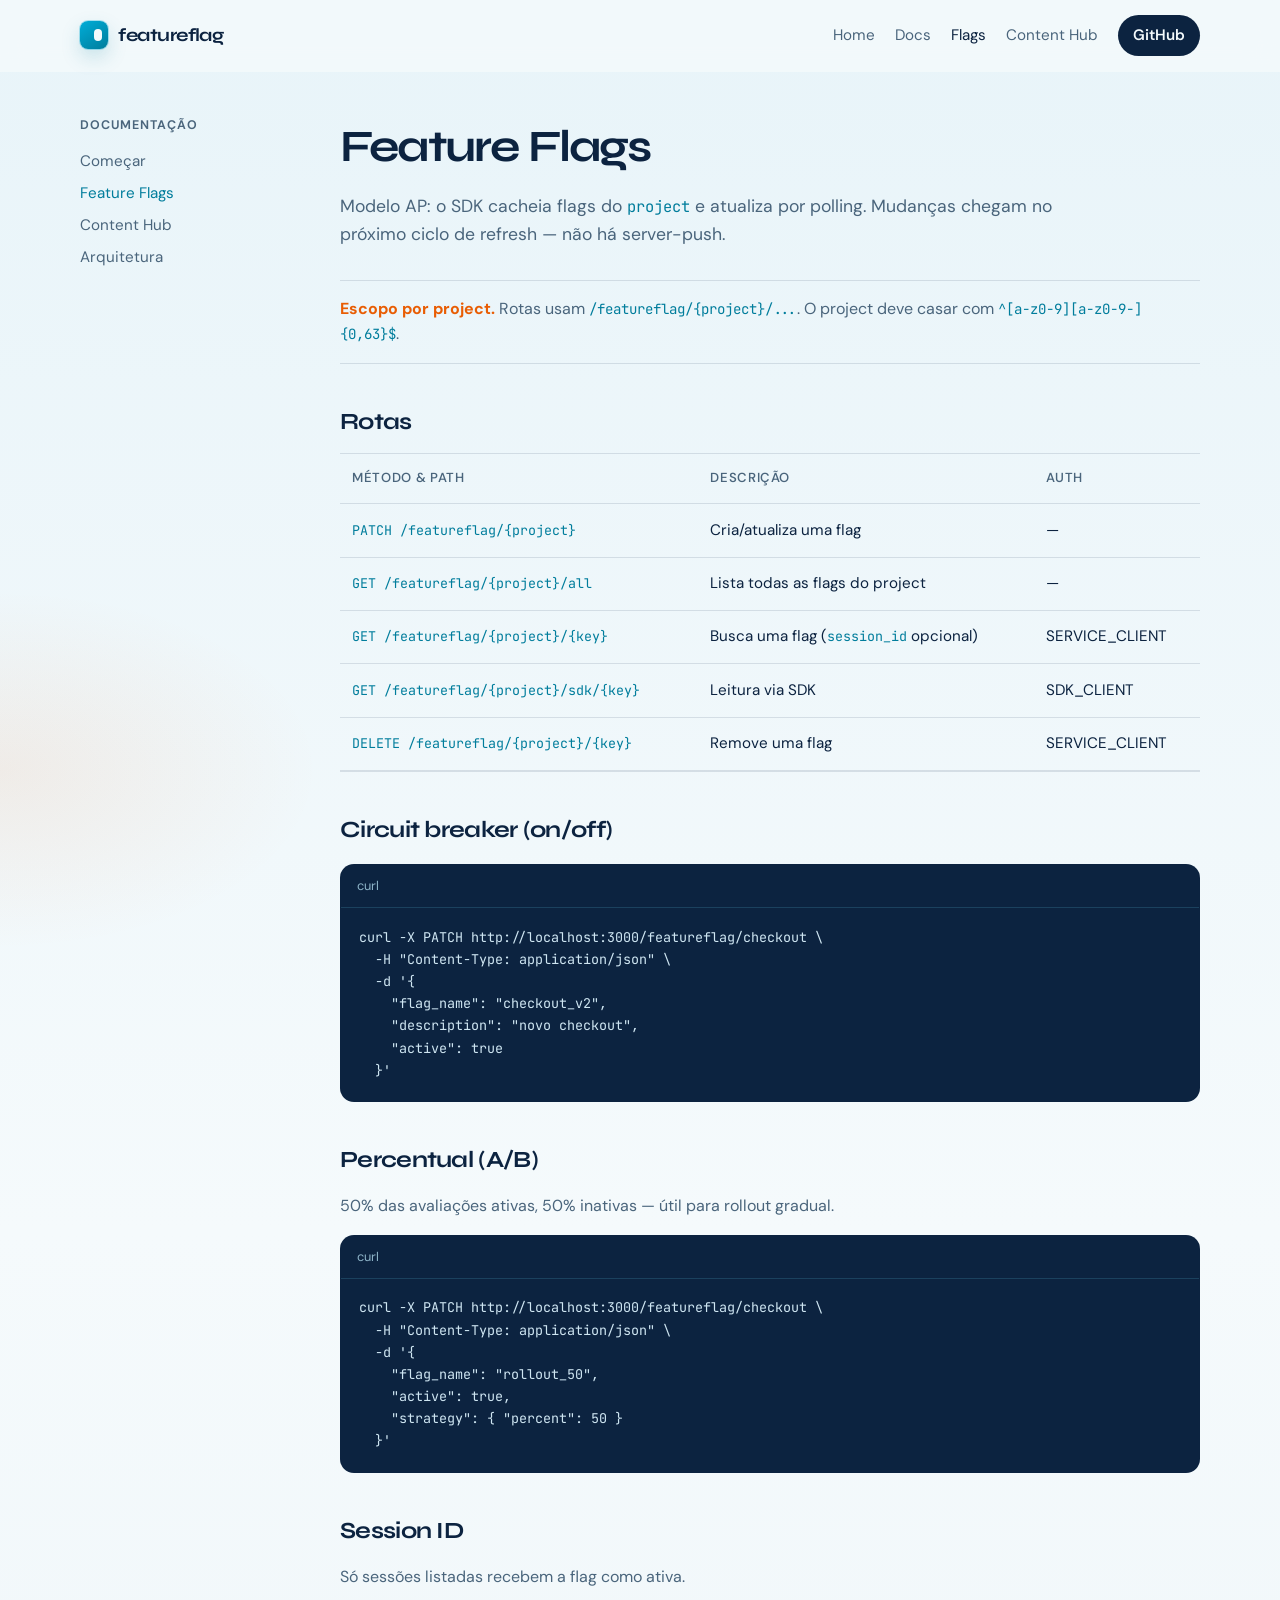
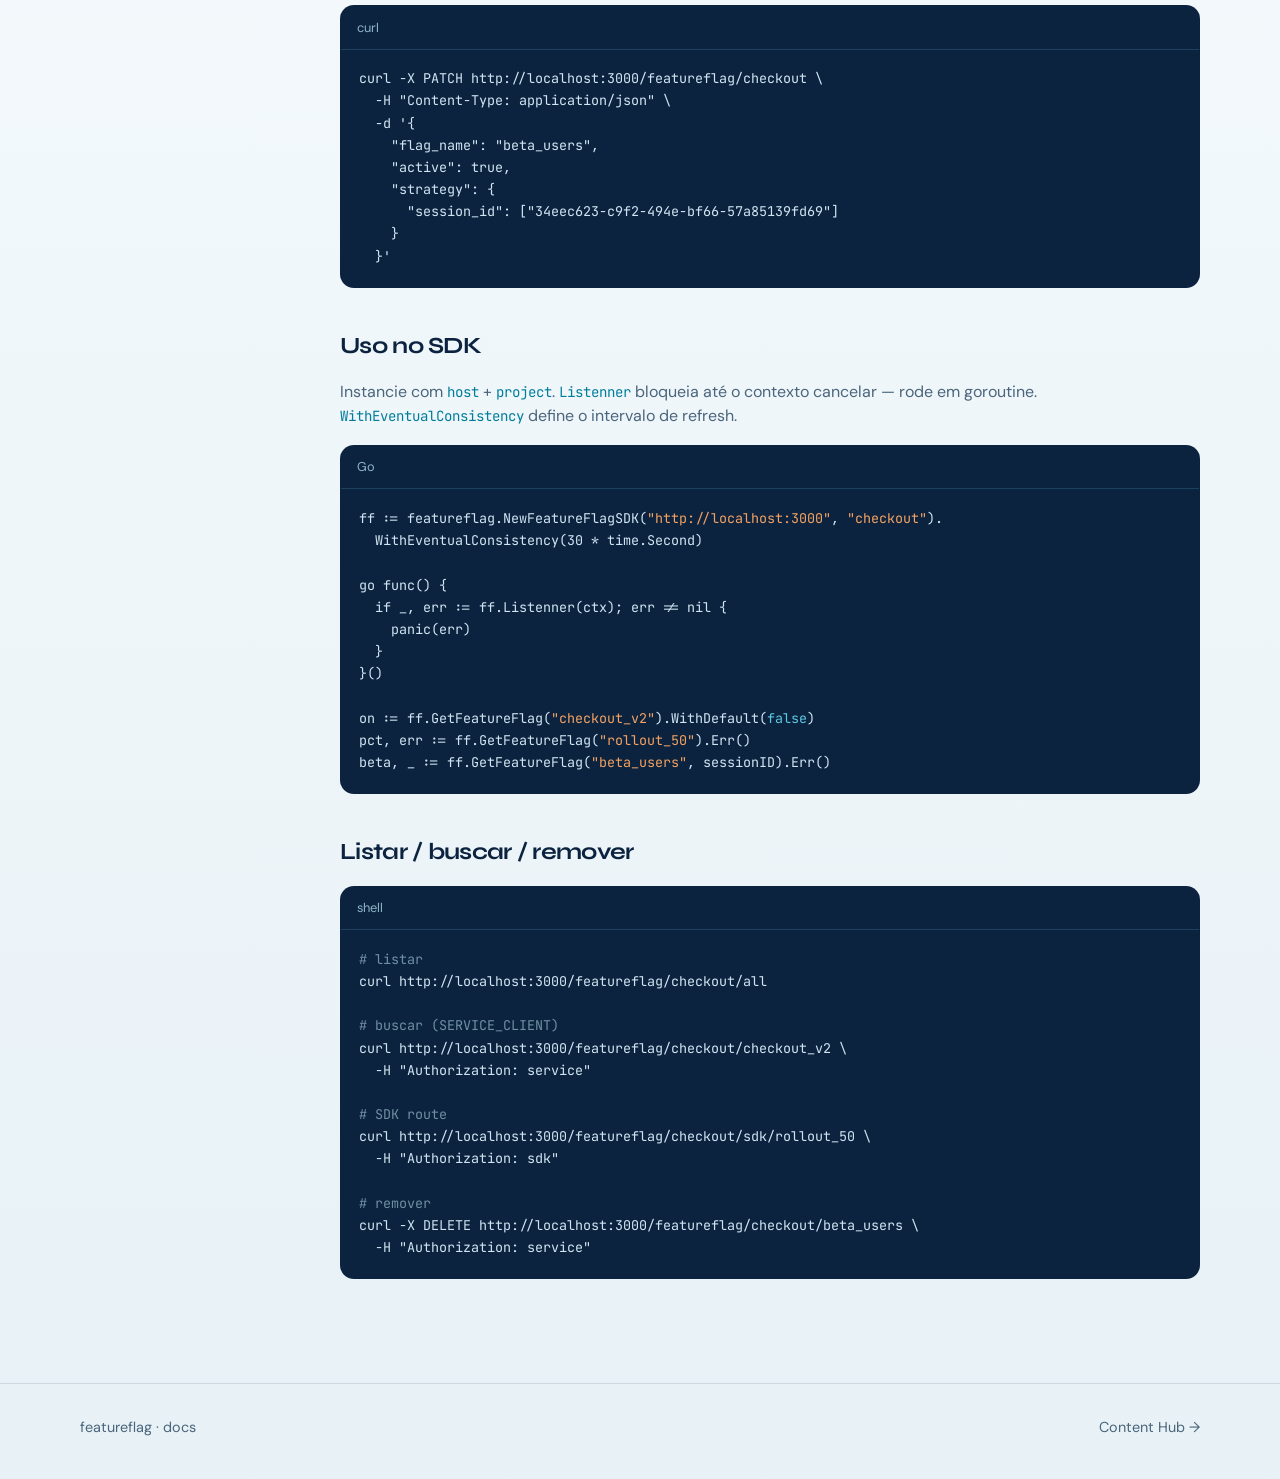
==== docs/feature-flags.html @ da3610d2 "docs: add GitHub Pages landing site and product docs Ship a Go-blue marketing page with the gopher m" ====
<!DOCTYPE html>
<html lang="pt-BR">
  <head>
    <meta charset="utf-8" />
    <meta name="viewport" content="width=device-width, initial-scale=1" />
    <title>Feature Flags · featureflag</title>
    <meta name="description" content="API e SDK de feature flags: circuit breaker, percentual e session_id." />
    <link rel="preconnect" href="https://fonts.googleapis.com" />
    <link rel="preconnect" href="https://fonts.gstatic.com" crossorigin />
    <link
      href="https://fonts.googleapis.com/css2?family=DM+Sans:ital,opsz,wght@0,9..40,400;0,9..40,550;0,9..40,650;1,9..40,400&family=JetBrains+Mono:wght@400;500&family=Syne:wght@600;700;800&display=swap"
      rel="stylesheet"
    />
    <link rel="stylesheet" href="assets/css/site.css" />
  </head>
  <body>
    <header class="nav">
      <div class="wrap nav__inner">
        <a class="brand" href="index.html">
          <span class="brand__mark" aria-hidden="true"></span>
          featureflag
        </a>
        <button class="nav__toggle" type="button" aria-expanded="false" aria-label="Abrir menu">☰</button>
        <ul class="nav__links">
          <li><a href="index.html">Home</a></li>
          <li><a href="getting-started.html">Docs</a></li>
          <li><a href="feature-flags.html" aria-current="page">Flags</a></li>
          <li><a href="content-hub.html">Content Hub</a></li>
          <li>
            <a class="nav__cta" href="https://github.com/IsaacDSC/featureflag" target="_blank" rel="noopener"
              >GitHub</a
            >
          </li>
        </ul>
      </div>
    </header>

    <div class="wrap docs-layout">
      <aside class="docs-side">
        <h2>Documentação</h2>
        <ul>
          <li><a href="getting-started.html">Começar</a></li>
          <li><a href="feature-flags.html" aria-current="page">Feature Flags</a></li>
          <li><a href="content-hub.html">Content Hub</a></li>
          <li><a href="architecture.html">Arquitetura</a></li>
        </ul>
      </aside>

      <article class="docs-main">
        <h1>Feature Flags</h1>
        <p class="lead">
          Modelo AP: o SDK cacheia flags do <code>project</code> e atualiza por polling. Mudanças chegam no próximo
          ciclo de refresh — não há server-push.
        </p>

        <div class="callout">
          <strong>Escopo por project.</strong> Rotas usam
          <code>/featureflag/{project}/...</code>. O project deve casar com
          <code>^[a-z0-9][a-z0-9-]{0,63}$</code>.
        </div>

        <h2>Rotas</h2>
        <div class="table-wrap">
          <table>
            <thead>
              <tr>
                <th>Método &amp; path</th>
                <th>Descrição</th>
                <th>Auth</th>
              </tr>
            </thead>
            <tbody>
              <tr>
                <td><code>PATCH /featureflag/{project}</code></td>
                <td>Cria/atualiza uma flag</td>
                <td>—</td>
              </tr>
              <tr>
                <td><code>GET /featureflag/{project}/all</code></td>
                <td>Lista todas as flags do project</td>
                <td>—</td>
              </tr>
              <tr>
                <td><code>GET /featureflag/{project}/{key}</code></td>
                <td>Busca uma flag (<code>session_id</code> opcional)</td>
                <td>SERVICE_CLIENT</td>
              </tr>
              <tr>
                <td><code>GET /featureflag/{project}/sdk/{key}</code></td>
                <td>Leitura via SDK</td>
                <td>SDK_CLIENT</td>
              </tr>
              <tr>
                <td><code>DELETE /featureflag/{project}/{key}</code></td>
                <td>Remove uma flag</td>
                <td>SERVICE_CLIENT</td>
              </tr>
            </tbody>
          </table>
        </div>

        <h2>Circuit breaker (on/off)</h2>
        <div class="code">
          <div class="code__bar"><span>curl</span></div>
          <pre>curl -X PATCH http://localhost:3000/featureflag/checkout \
  -H "Content-Type: application/json" \
  -d '{
    "flag_name": "checkout_v2",
    "description": "novo checkout",
    "active": true
  }'</pre>
        </div>

        <h2>Percentual (A/B)</h2>
        <p>50% das avaliações ativas, 50% inativas — útil para rollout gradual.</p>
        <div class="code">
          <div class="code__bar"><span>curl</span></div>
          <pre>curl -X PATCH http://localhost:3000/featureflag/checkout \
  -H "Content-Type: application/json" \
  -d '{
    "flag_name": "rollout_50",
    "active": true,
    "strategy": { "percent": 50 }
  }'</pre>
        </div>

        <h2>Session ID</h2>
        <p>Só sessões listadas recebem a flag como ativa.</p>
        <div class="code">
          <div class="code__bar"><span>curl</span></div>
          <pre>curl -X PATCH http://localhost:3000/featureflag/checkout \
  -H "Content-Type: application/json" \
  -d '{
    "flag_name": "beta_users",
    "active": true,
    "strategy": {
      "session_id": ["34eec623-c9f2-494e-bf66-57a85139fd69"]
    }
  }'</pre>
        </div>

        <h2>Uso no SDK</h2>
        <p>
          Instancie com <code>host</code> + <code>project</code>.
          <code>Listenner</code> bloqueia até o contexto cancelar — rode em goroutine.
          <code>WithEventualConsistency</code> define o intervalo de refresh.
        </p>
        <div class="code">
          <div class="code__bar"><span>Go</span></div>
          <pre>ff := featureflag.NewFeatureFlagSDK(<span class="tok-str">"http://localhost:3000"</span>, <span class="tok-str">"checkout"</span>).
  WithEventualConsistency(30 * time.Second)

go func() {
  if _, err := ff.Listenner(ctx); err != nil {
    panic(err)
  }
}()

on := ff.GetFeatureFlag(<span class="tok-str">"checkout_v2"</span>).WithDefault(<span class="tok-key">false</span>)
pct, err := ff.GetFeatureFlag(<span class="tok-str">"rollout_50"</span>).Err()
beta, _ := ff.GetFeatureFlag(<span class="tok-str">"beta_users"</span>, sessionID).Err()</pre>
        </div>

        <h2>Listar / buscar / remover</h2>
        <div class="code">
          <div class="code__bar"><span>shell</span></div>
          <pre><span class="tok-cm"># listar</span>
curl http://localhost:3000/featureflag/checkout/all

<span class="tok-cm"># buscar (SERVICE_CLIENT)</span>
curl http://localhost:3000/featureflag/checkout/checkout_v2 \
  -H "Authorization: service"

<span class="tok-cm"># SDK route</span>
curl http://localhost:3000/featureflag/checkout/sdk/rollout_50 \
  -H "Authorization: sdk"

<span class="tok-cm"># remover</span>
curl -X DELETE http://localhost:3000/featureflag/checkout/beta_users \
  -H "Authorization: service"</pre>
        </div>
      </article>
    </div>

    <footer class="footer">
      <div class="wrap footer__inner">
        <span>featureflag · docs</span>
        <a href="content-hub.html">Content Hub →</a>
      </div>
    </footer>
    <script src="assets/js/site.js"></script>
  </body>
</html>
---- docs/assets/css/site.css ----
:root {
  --ink: #0c2340;
  --ink-soft: #16355a;
  --panel: #ffffff;
  --line: rgba(12, 35, 64, 0.12);
  --text: #0c2340;
  --muted: #4a657c;
  --go: #00add8;
  --go-deep: #007d9c;
  --go-soft: #5dc9e2;
  --ember: #e85d04;
  --flame: #f48c06;
  --code-bg: #0c2340;
  --code-fg: #d7ecf5;
  --radius: 14px;
  --font-display: "Syne", sans-serif;
  --font-body: "DM Sans", sans-serif;
  --font-mono: "JetBrains Mono", ui-monospace, monospace;
  --max: 1120px;
  --nav-h: 72px;
}

*,
*::before,
*::after {
  box-sizing: border-box;
}

html {
  scroll-behavior: smooth;
}

body {
  margin: 0;
  min-height: 100vh;
  color: var(--text);
  font-family: var(--font-body);
  background:
    radial-gradient(900px 480px at 90% -8%, rgba(0, 173, 216, 0.18), transparent 55%),
    radial-gradient(640px 360px at 0% 25%, rgba(232, 93, 4, 0.08), transparent 50%),
    linear-gradient(180deg, #e8f4f9 0%, #f5fafc 40%, #e7f1f6 100%);
  line-height: 1.55;
}

img,
svg {
  display: block;
  max-width: 100%;
}

a {
  color: inherit;
  text-decoration: none;
}

code,
pre {
  font-family: var(--font-mono);
}

.wrap {
  width: min(var(--max), calc(100% - 2.5rem));
  margin-inline: auto;
}

/* ─── Nav ─── */

.nav {
  position: sticky;
  top: 0;
  z-index: 40;
  height: var(--nav-h);
  backdrop-filter: blur(14px);
  background: rgba(245, 250, 252, 0.78);
  border-bottom: 1px solid transparent;
  transition: border-color 0.3s ease, background 0.3s ease;
}

.nav.is-scrolled {
  border-bottom-color: var(--line);
  background: rgba(245, 250, 252, 0.94);
}

.nav__inner {
  height: 100%;
  display: flex;
  align-items: center;
  justify-content: space-between;
  gap: 1rem;
}

.brand {
  display: inline-flex;
  align-items: center;
  gap: 0.65rem;
  font-family: var(--font-display);
  font-weight: 700;
  letter-spacing: -0.03em;
  font-size: 1.15rem;
}

.brand__mark {
  width: 28px;
  height: 28px;
  border-radius: 8px;
  background: linear-gradient(145deg, var(--go), var(--go-deep));
  box-shadow: 0 0 0 1px rgba(0, 173, 216, 0.3), 0 8px 20px rgba(0, 125, 156, 0.2);
  position: relative;
}

.brand__mark::after {
  content: "";
  position: absolute;
  inset: 8px 6px 8px 14px;
  border-radius: 999px;
  background: #f5fafc;
}

.nav__links {
  display: flex;
  align-items: center;
  gap: 1.25rem;
  list-style: none;
  margin: 0;
  padding: 0;
}

.nav__links a {
  color: var(--muted);
  font-size: 0.95rem;
  transition: color 0.2s ease;
}

.nav__links a:hover,
.nav__links a[aria-current="page"] {
  color: var(--text);
}

.nav__cta {
  display: inline-flex;
  align-items: center;
  gap: 0.4rem;
  padding: 0.55rem 0.95rem;
  border-radius: 999px;
  background: var(--ink);
  color: #f4fafc !important;
  font-weight: 600;
  font-size: 0.9rem;
}

.nav__toggle {
  display: none;
  width: 42px;
  height: 42px;
  border: 1px solid var(--line);
  border-radius: 10px;
  background: transparent;
  color: var(--text);
  cursor: pointer;
}

/* ─── Buttons ─── */

.btn {
  display: inline-flex;
  align-items: center;
  justify-content: center;
  gap: 0.5rem;
  min-height: 48px;
  padding: 0.75rem 1.25rem;
  border-radius: 999px;
  font-weight: 650;
  font-size: 0.98rem;
  border: 1px solid transparent;
  transition: transform 0.2s ease, background 0.2s ease, border-color 0.2s ease;
}

.btn:hover {
  transform: translateY(-1px);
}

.btn--primary {
  background: var(--ink);
  color: #f4fafc;
}

.btn--ghost {
  border-color: var(--line);
  background: rgba(255, 255, 255, 0.7);
  color: var(--text);
}

.btn-group {
  display: flex;
  flex-wrap: wrap;
  gap: 0.75rem;
}

/* ─── Hero ─── */

.hero {
  position: relative;
  min-height: calc(100vh - var(--nav-h));
  display: grid;
  align-items: end;
  overflow: hidden;
  isolation: isolate;
}

.hero__plane {
  position: absolute;
  inset: 0;
  z-index: -2;
  background:
    linear-gradient(
      105deg,
      rgba(232, 244, 249, 0.96) 0%,
      rgba(232, 244, 249, 0.88) 38%,
      rgba(232, 244, 249, 0.35) 62%,
      rgba(12, 35, 64, 0.25) 100%
    ),
    radial-gradient(circle at 78% 40%, rgba(244, 140, 6, 0.22), transparent 38%),
    repeating-linear-gradient(
      90deg,
      rgba(12, 35, 64, 0.035) 0,
      rgba(12, 35, 64, 0.035) 1px,
      transparent 1px,
      transparent 48px
    ),
    repeating-linear-gradient(
      0deg,
      rgba(12, 35, 64, 0.03) 0,
      rgba(12, 35, 64, 0.03) 1px,
      transparent 1px,
      transparent 48px
    );
}

.hero__meme {
  position: absolute;
  inset: 0 0 0 32%;
  z-index: -1;
  overflow: hidden;
  opacity: 0;
  transform: translateX(28px);
  animation: slide-in 1s 0.1s cubic-bezier(0.22, 1, 0.36, 1) forwards;
}

.hero__meme img {
  width: 100%;
  height: 100%;
  object-fit: cover;
  object-position: center 35%;
}

.hero__meme::after {
  content: "";
  position: absolute;
  inset: 0;
  background: linear-gradient(
    90deg,
    rgba(232, 244, 249, 0.95) 0%,
    rgba(232, 244, 249, 0.55) 28%,
    rgba(232, 244, 249, 0.08) 55%,
    transparent 75%
  );
}

.hero__content {
  padding: 4.5rem 0 5rem;
  max-width: 560px;
}

.brand-hero {
  font-family: var(--font-display);
  font-size: clamp(3.4rem, 9vw, 6.4rem);
  font-weight: 800;
  letter-spacing: -0.06em;
  line-height: 0.92;
  margin: 0 0 1.25rem;
  opacity: 0;
  transform: translateY(28px);
  animation: rise-in 0.9s cubic-bezier(0.22, 1, 0.36, 1) forwards;
}

.brand-hero span {
  color: var(--go-deep);
}

.hero__headline {
  font-family: var(--font-display);
  font-size: clamp(1.35rem, 2.6vw, 1.85rem);
  font-weight: 600;
  letter-spacing: -0.03em;
  line-height: 1.25;
  margin: 0 0 0.85rem;
  max-width: 24ch;
  opacity: 0;
  transform: translateY(28px);
  animation: rise-in 0.9s 0.08s cubic-bezier(0.22, 1, 0.36, 1) forwards;
}

.hero__lead {
  margin: 0 0 1.75rem;
  color: var(--muted);
  font-size: 1.05rem;
  max-width: 40ch;
  opacity: 0;
  transform: translateY(28px);
  animation: rise-in 0.9s 0.16s cubic-bezier(0.22, 1, 0.36, 1) forwards;
}

.hero .btn-group {
  opacity: 0;
  transform: translateY(28px);
  animation: rise-in 0.9s 0.24s cubic-bezier(0.22, 1, 0.36, 1) forwards;
}

@keyframes rise-in {
  to {
    opacity: 1;
    transform: translateY(0) scale(1);
  }
}

@keyframes slide-in {
  to {
    opacity: 1;
    transform: translateX(0);
  }
}

/* ─── Fine band ─── */

.fine-band {
  padding: 0 0 4.5rem;
}

.fine-band__inner {
  display: grid;
  grid-template-columns: 1.1fr 0.9fr;
  gap: 2.5rem;
  align-items: center;
}

.fine-band__copy .section__title {
  max-width: 18ch;
}

.fine-quote {
  margin: 1.25rem 0 0;
  font-family: var(--font-display);
  font-size: clamp(1.6rem, 3vw, 2.1rem);
  font-weight: 800;
  letter-spacing: -0.03em;
  color: var(--go-deep);
}

.fine-band__art {
  position: relative;
  margin: 0;
}

.fine-band__art img {
  width: 100%;
  height: auto;
  border-radius: 4px;
  box-shadow: 0 24px 48px rgba(12, 35, 64, 0.16);
  animation: float-y 5s ease-in-out infinite;
}

.fine-band__caption {
  margin: 0.75rem 0 0;
  color: var(--muted);
  font-size: 0.9rem;
}

@keyframes float-y {
  0%,
  100% {
    transform: translateY(0);
  }
  50% {
    transform: translateY(-8px);
  }
}

/* ─── Sections ─── */

.section {
  padding: 5.5rem 0;
}

.section__head {
  max-width: 620px;
  margin-bottom: 2.5rem;
}

.section__eyebrow {
  margin: 0 0 0.65rem;
  color: var(--go-deep);
  font-size: 0.85rem;
  font-weight: 650;
  letter-spacing: 0.08em;
  text-transform: uppercase;
}

.section__title {
  margin: 0 0 0.75rem;
  font-family: var(--font-display);
  font-size: clamp(1.8rem, 3.5vw, 2.6rem);
  letter-spacing: -0.04em;
  line-height: 1.1;
}

.section__text {
  margin: 0;
  color: var(--muted);
  font-size: 1.05rem;
}

.split {
  display: grid;
  grid-template-columns: 1.05fr 0.95fr;
  gap: 2.5rem;
  align-items: center;
}

.cap-grid {
  display: grid;
  grid-template-columns: 1fr 1fr;
  gap: 1.25rem;
}

.cap {
  padding: 1.5rem 0;
  border-top: 1px solid var(--line);
}

.cap h3 {
  margin: 0 0 0.5rem;
  font-family: var(--font-display);
  font-size: 1.35rem;
  letter-spacing: -0.03em;
}

.cap p {
  margin: 0;
  color: var(--muted);
}

.cap__tag {
  display: inline-block;
  margin-bottom: 0.75rem;
  color: var(--ember);
  font-family: var(--font-mono);
  font-size: 0.78rem;
}

.feature-list {
  display: grid;
  gap: 0;
}

.feature-row {
  display: grid;
  grid-template-columns: 180px 1fr;
  gap: 1.5rem;
  padding: 1.4rem 0;
  border-top: 1px solid var(--line);
}

.feature-row:last-child {
  border-bottom: 1px solid var(--line);
}

.feature-row h3 {
  margin: 0;
  font-family: var(--font-display);
  font-size: 1.15rem;
  letter-spacing: -0.02em;
}

.feature-row p {
  margin: 0;
  color: var(--muted);
}

.code {
  background: var(--code-bg);
  border: 1px solid rgba(12, 35, 64, 0.35);
  border-radius: var(--radius);
  overflow: hidden;
  color: var(--code-fg);
}

.code__bar {
  display: flex;
  align-items: center;
  justify-content: space-between;
  gap: 1rem;
  padding: 0.7rem 1rem;
  border-bottom: 1px solid rgba(93, 201, 226, 0.18);
  color: #8eb4c8;
  font-size: 0.8rem;
}

.code__copy {
  border: 0;
  background: transparent;
  color: var(--go-soft);
  font-family: var(--font-body);
  font-size: 0.8rem;
  cursor: pointer;
}

.code pre {
  margin: 0;
  padding: 1.1rem 1.15rem 1.25rem;
  overflow-x: auto;
  font-size: 0.84rem;
  line-height: 1.65;
  color: #cfe6f2;
}

.code .tok-key {
  color: #5dc9e2;
}
.code .tok-str {
  color: #f4a261;
}
.code .tok-cm {
  color: #6f8fa3;
}
.code .tok-fn {
  color: #9fd4ff;
}

.steps {
  display: grid;
  gap: 1.5rem;
  counter-reset: step;
}

.step {
  display: grid;
  grid-template-columns: auto 1fr;
  gap: 1rem;
  align-items: start;
}

.step::before {
  counter-increment: step;
  content: counter(step, decimal-leading-zero);
  font-family: var(--font-mono);
  color: var(--go-deep);
  font-size: 0.95rem;
  padding-top: 0.2rem;
}

.step h3 {
  margin: 0 0 0.35rem;
  font-family: var(--font-display);
  font-size: 1.2rem;
}

.step p {
  margin: 0;
  color: var(--muted);
}

.table-wrap {
  overflow-x: auto;
  border-top: 1px solid var(--line);
  border-bottom: 1px solid var(--line);
}

table {
  width: 100%;
  border-collapse: collapse;
  font-size: 0.95rem;
}

th,
td {
  text-align: left;
  padding: 0.9rem 0.75rem;
  border-bottom: 1px solid var(--line);
  vertical-align: top;
}

th {
  color: var(--muted);
  font-weight: 550;
  font-size: 0.82rem;
  text-transform: uppercase;
  letter-spacing: 0.05em;
}

td code {
  font-size: 0.82rem;
  color: var(--go-deep);
}

.docs-layout {
  display: grid;
  grid-template-columns: 220px 1fr;
  gap: 2.5rem;
  padding: 2.5rem 0 5rem;
  align-items: start;
}

.docs-side {
  position: sticky;
  top: calc(var(--nav-h) + 1rem);
  padding-top: 0.25rem;
}

.docs-side h2 {
  margin: 0 0 0.85rem;
  font-size: 0.78rem;
  letter-spacing: 0.08em;
  text-transform: uppercase;
  color: var(--muted);
  font-weight: 650;
}

.docs-side ul {
  list-style: none;
  margin: 0;
  padding: 0;
  display: grid;
  gap: 0.45rem;
}

.docs-side a {
  color: var(--muted);
  font-size: 0.95rem;
}

.docs-side a:hover,
.docs-side a[aria-current="page"] {
  color: var(--go-deep);
}

.docs-main h1 {
  margin: 0 0 0.75rem;
  font-family: var(--font-display);
  font-size: clamp(2rem, 4vw, 2.8rem);
  letter-spacing: -0.04em;
}

.docs-main .lead {
  margin: 0 0 2rem;
  color: var(--muted);
  font-size: 1.1rem;
  max-width: 60ch;
}

.docs-main h2 {
  margin: 2.5rem 0 0.85rem;
  font-family: var(--font-display);
  font-size: 1.45rem;
  letter-spacing: -0.03em;
}

.docs-main h3 {
  margin: 1.75rem 0 0.65rem;
  font-family: var(--font-display);
  font-size: 1.15rem;
}

.docs-main p,
.docs-main li {
  color: var(--muted);
}

.docs-main ul,
.docs-main ol {
  padding-left: 1.2rem;
}

.docs-main .code {
  margin: 1rem 0 1.5rem;
}

.docs-main code:not(pre code) {
  font-size: 0.88em;
  color: var(--go-deep);
}

.callout {
  margin: 1.5rem 0;
  padding: 1rem 0;
  border-top: 1px solid var(--line);
  border-bottom: 1px solid var(--line);
  color: var(--muted);
}

.callout strong {
  color: var(--ember);
}

/* Architecture diagram */
.arch-diagram {
  margin: 0 0 2.5rem;
  padding: 1.5rem 1rem;
  border-top: 1px solid var(--line);
  border-bottom: 1px solid var(--line);
}

.arch-diagram svg {
  width: 100%;
  height: auto;
  max-height: 280px;
}

.arch-diagram__caption {
  margin: 1rem 0 0;
  color: var(--muted);
  font-size: 0.9rem;
  text-align: center;
}

@media (max-width: 640px) {
  .arch-diagram {
    padding: 1rem 0;
  }
}

.cta-band {
  padding: 4.5rem 0 5.5rem;
}

.cta-band__inner {
  display: flex;
  flex-wrap: wrap;
  align-items: end;
  justify-content: space-between;
  gap: 1.5rem;
  padding-top: 2rem;
  border-top: 1px solid var(--line);
}

.cta-band h2 {
  margin: 0 0 0.5rem;
  font-family: var(--font-display);
  font-size: clamp(1.8rem, 3.5vw, 2.5rem);
  letter-spacing: -0.04em;
}

.cta-band p {
  margin: 0;
  color: var(--muted);
  max-width: 40ch;
}

.footer {
  padding: 2rem 0 2.5rem;
  border-top: 1px solid var(--line);
  color: var(--muted);
  font-size: 0.9rem;
}

.footer__inner {
  display: flex;
  flex-wrap: wrap;
  justify-content: space-between;
  gap: 1rem;
}

.footer a:hover {
  color: var(--text);
}

.reveal {
  opacity: 0;
  transform: translateY(22px);
  transition: opacity 0.7s cubic-bezier(0.22, 1, 0.36, 1), transform 0.7s cubic-bezier(0.22, 1, 0.36, 1);
}

.reveal.is-visible {
  opacity: 1;
  transform: translateY(0);
}

@media (max-width: 860px) {
  .nav__links {
    position: fixed;
    inset: var(--nav-h) 0 auto 0;
    display: none;
    flex-direction: column;
    align-items: stretch;
    gap: 0;
    padding: 1rem;
    background: rgba(245, 250, 252, 0.98);
    border-bottom: 1px solid var(--line);
  }

  .nav__links.is-open {
    display: flex;
  }

  .nav__links li {
    border-bottom: 1px solid var(--line);
  }

  .nav__links a {
    display: block;
    padding: 0.9rem 0.25rem;
  }

  .nav__links .nav__cta {
    margin-top: 0.75rem;
    justify-content: center;
  }

  .nav__toggle {
    display: inline-grid;
    place-items: center;
  }

  .hero {
    min-height: auto;
    display: flex;
    flex-direction: column;
  }

  .hero__meme {
    position: relative;
    inset: auto;
    order: -1;
    height: 42vw;
    min-height: 220px;
    max-height: 320px;
    margin: 0 -1.25rem;
    width: calc(100% + 2.5rem);
    opacity: 1;
    transform: none;
    animation: none;
  }

  .hero__meme::after {
    background: linear-gradient(180deg, transparent 40%, rgba(232, 244, 249, 0.95) 100%);
  }

  .hero__content {
    padding: 1.5rem 0 3rem;
  }

  .fine-band__inner,
  .split,
  .cap-grid,
  .feature-row,
  .docs-layout {
    grid-template-columns: 1fr;
  }

  .docs-side {
    position: static;
  }

  .feature-row {
    gap: 0.4rem;
  }
}
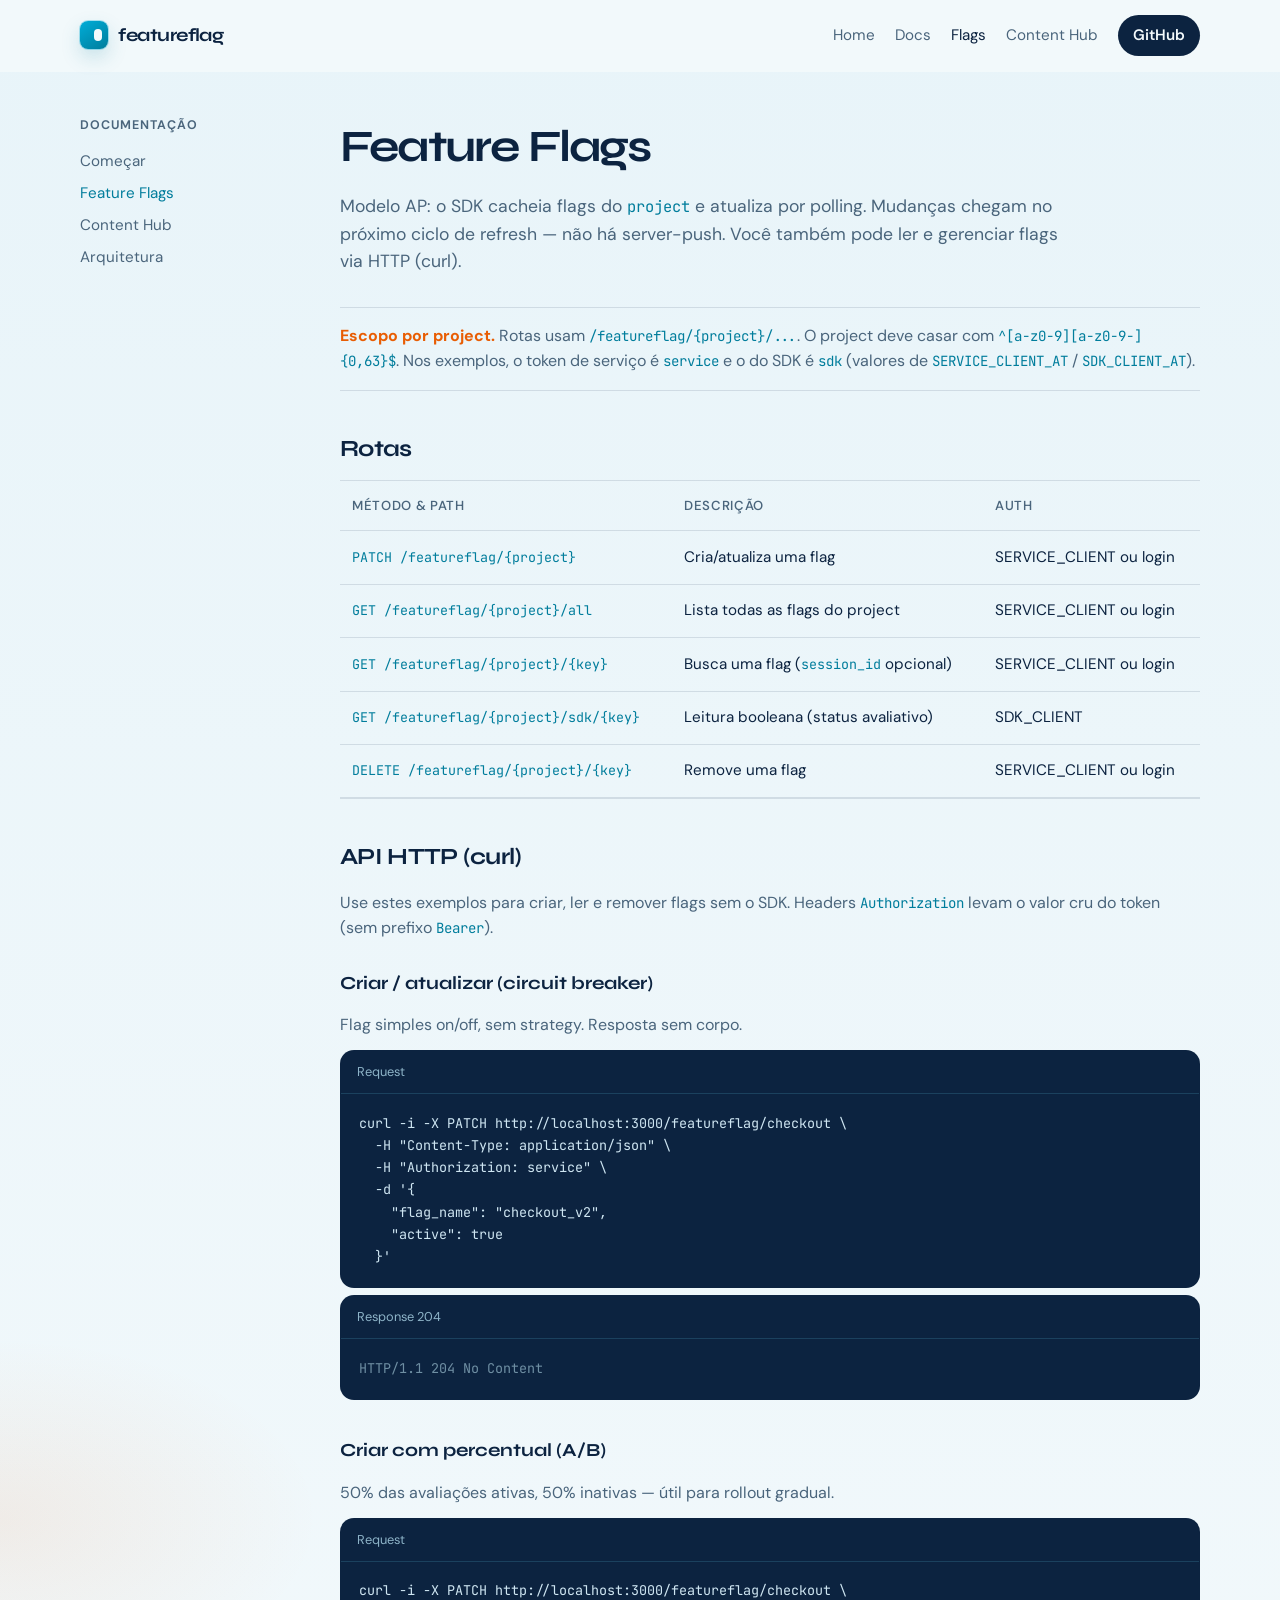
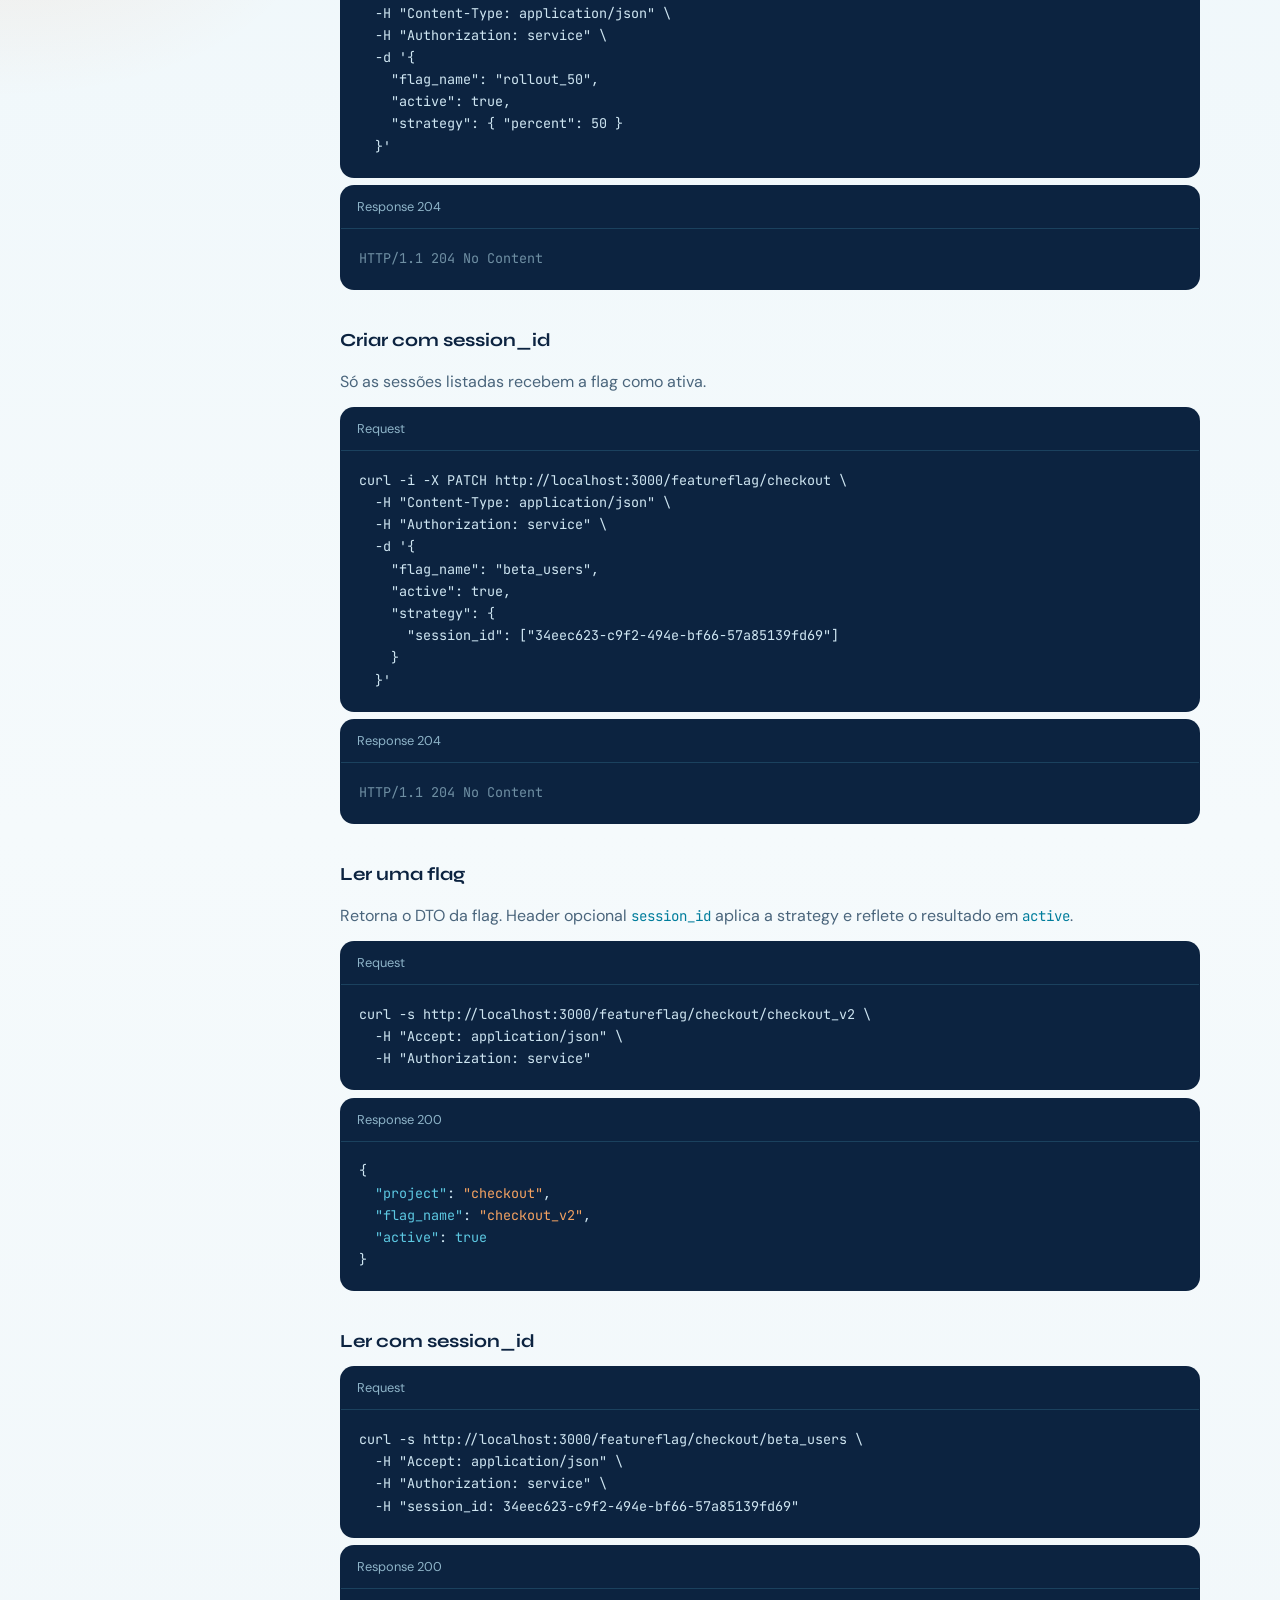
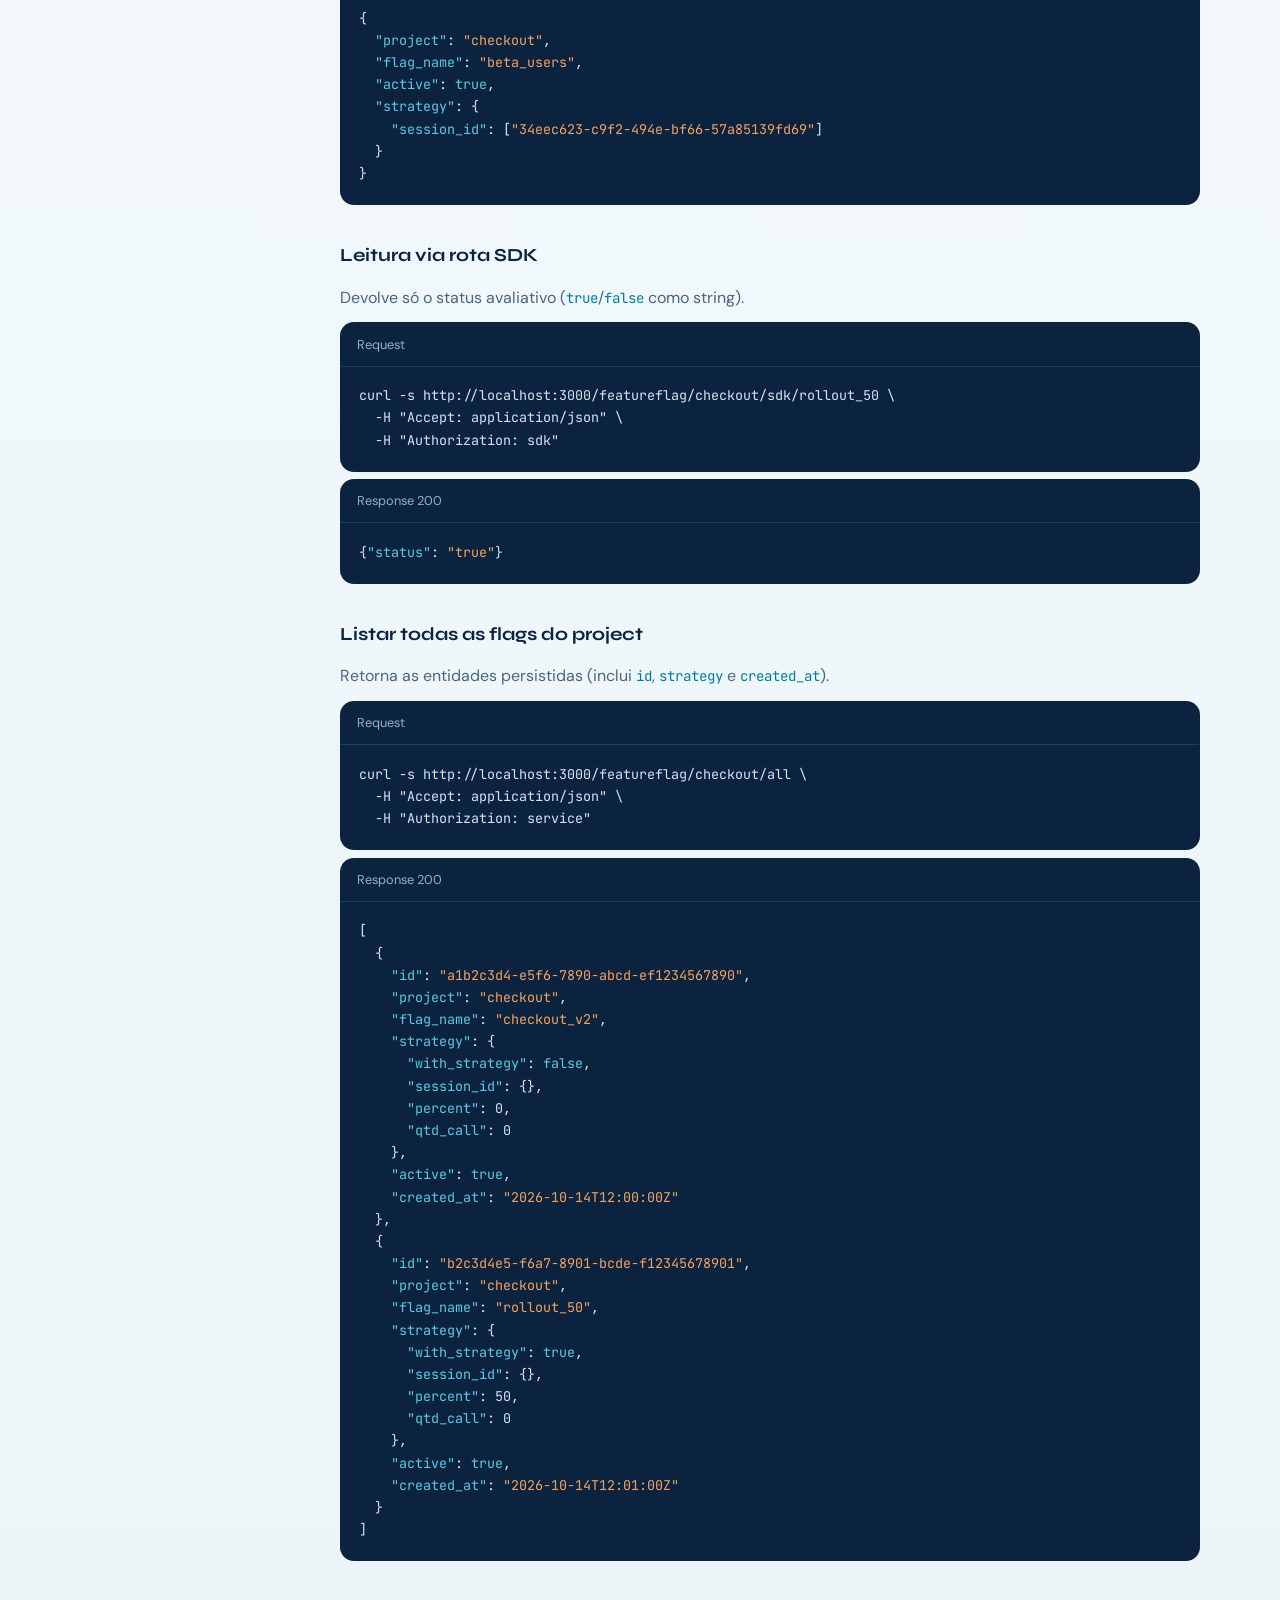
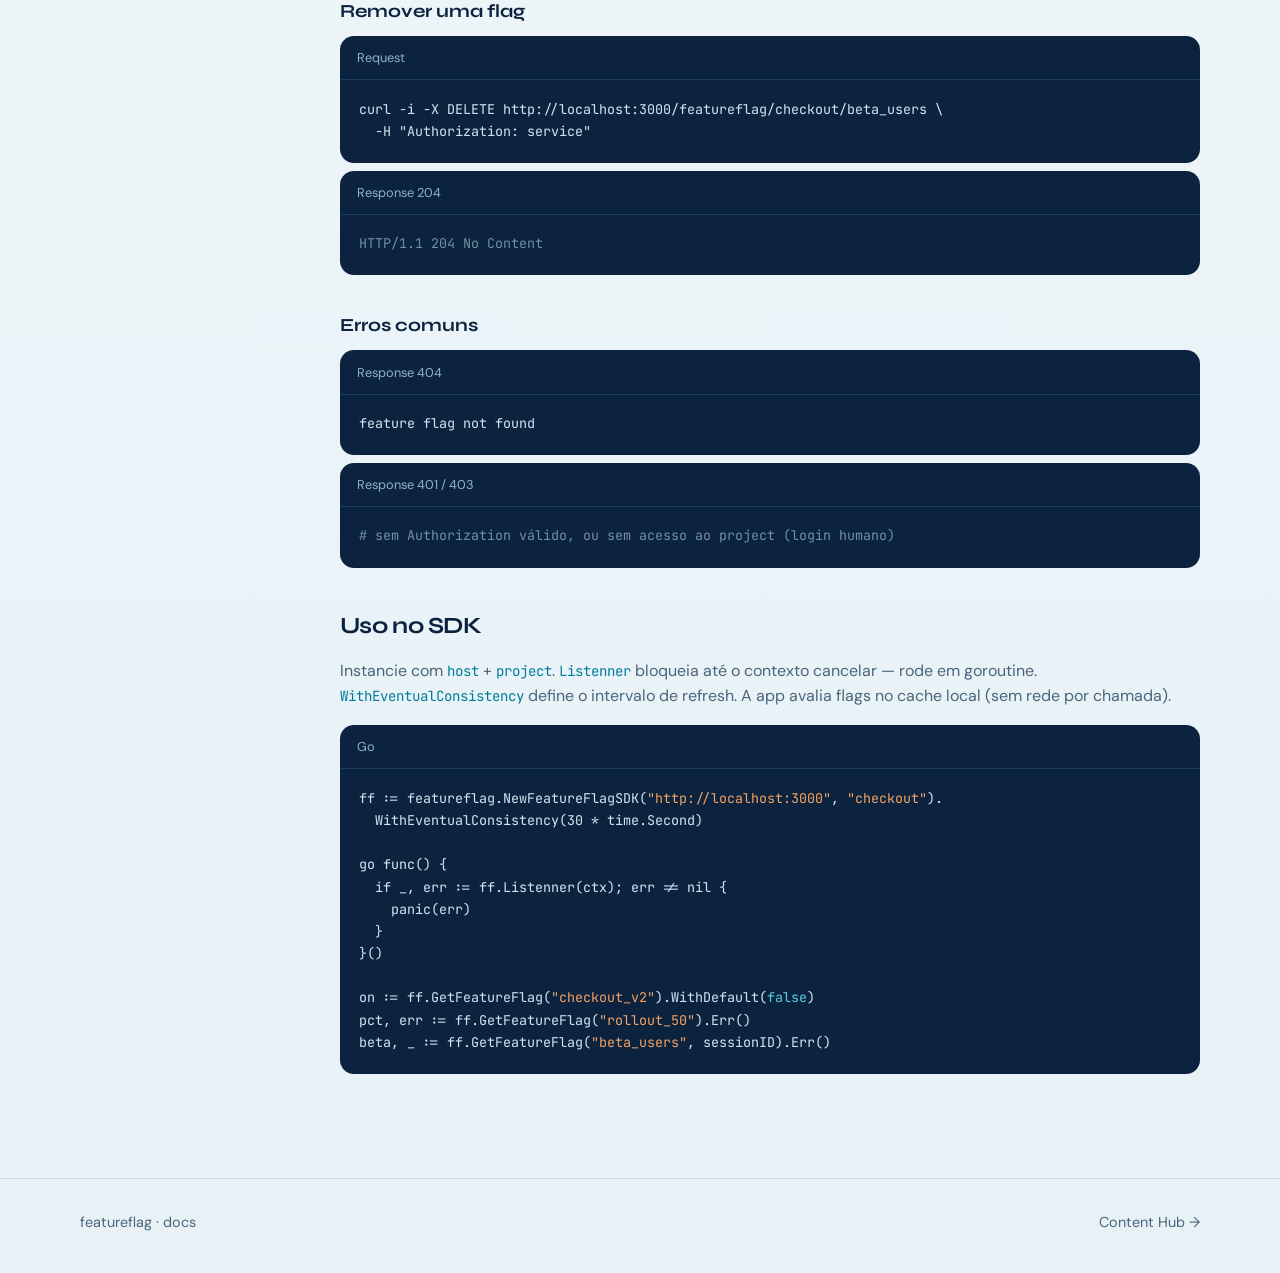
==== commit 77180e9a: "feat: include doc example using curl" ====
--- a/docs/feature-flags.html
+++ b/docs/feature-flags.html
@@ -50,13 +50,15 @@
         <h1>Feature Flags</h1>
         <p class="lead">
           Modelo AP: o SDK cacheia flags do <code>project</code> e atualiza por polling. Mudanças chegam no próximo
-          ciclo de refresh — não há server-push.
+          ciclo de refresh — não há server-push. Você também pode ler e gerenciar flags via HTTP (curl).
         </p>
 
         <div class="callout">
           <strong>Escopo por project.</strong> Rotas usam
           <code>/featureflag/{project}/...</code>. O project deve casar com
-          <code>^[a-z0-9][a-z0-9-]{0,63}$</code>.
+          <code>^[a-z0-9][a-z0-9-]{0,63}$</code>. Nos exemplos, o token de serviço é
+          <code>service</code> e o do SDK é <code>sdk</code> (valores de
+          <code>SERVICE_CLIENT_AT</code> / <code>SDK_CLIENT_AT</code>).
         </div>
 
         <h2>Rotas</h2>
@@ -73,63 +75,86 @@
               <tr>
                 <td><code>PATCH /featureflag/{project}</code></td>
                 <td>Cria/atualiza uma flag</td>
-                <td>—</td>
+                <td>SERVICE_CLIENT ou login</td>
               </tr>
               <tr>
                 <td><code>GET /featureflag/{project}/all</code></td>
                 <td>Lista todas as flags do project</td>
-                <td>—</td>
+                <td>SERVICE_CLIENT ou login</td>
               </tr>
               <tr>
                 <td><code>GET /featureflag/{project}/{key}</code></td>
                 <td>Busca uma flag (<code>session_id</code> opcional)</td>
-                <td>SERVICE_CLIENT</td>
+                <td>SERVICE_CLIENT ou login</td>
               </tr>
               <tr>
                 <td><code>GET /featureflag/{project}/sdk/{key}</code></td>
-                <td>Leitura via SDK</td>
+                <td>Leitura booleana (status avaliativo)</td>
                 <td>SDK_CLIENT</td>
               </tr>
               <tr>
                 <td><code>DELETE /featureflag/{project}/{key}</code></td>
                 <td>Remove uma flag</td>
-                <td>SERVICE_CLIENT</td>
+                <td>SERVICE_CLIENT ou login</td>
               </tr>
             </tbody>
           </table>
         </div>
 
-        <h2>Circuit breaker (on/off)</h2>
-        <div class="code">
-          <div class="code__bar"><span>curl</span></div>
-          <pre>curl -X PATCH http://localhost:3000/featureflag/checkout \
+        <h2>API HTTP (curl)</h2>
+        <p>
+          Use estes exemplos para criar, ler e remover flags sem o SDK. Headers
+          <code>Authorization</code> levam o valor cru do token (sem prefixo
+          <code>Bearer</code>).
+        </p>
+
+        <div class="http-example">
+          <h3>Criar / atualizar (circuit breaker)</h3>
+          <p>Flag simples on/off, sem strategy. Resposta sem corpo.</p>
+          <div class="code">
+            <div class="code__bar"><span>Request</span></div>
+            <pre>curl -i -X PATCH http://localhost:3000/featureflag/checkout \
   -H "Content-Type: application/json" \
+  -H "Authorization: service" \
   -d '{
     "flag_name": "checkout_v2",
-    "description": "novo checkout",
     "active": true
   }'</pre>
-        </div>
-
-        <h2>Percentual (A/B)</h2>
-        <p>50% das avaliações ativas, 50% inativas — útil para rollout gradual.</p>
-        <div class="code">
-          <div class="code__bar"><span>curl</span></div>
-          <pre>curl -X PATCH http://localhost:3000/featureflag/checkout \
+          </div>
+          <div class="code">
+            <div class="code__bar"><span>Response 204</span></div>
+            <pre><span class="tok-cm">HTTP/1.1 204 No Content</span></pre>
+          </div>
+        </div>
+
+        <div class="http-example">
+          <h3>Criar com percentual (A/B)</h3>
+          <p>50% das avaliações ativas, 50% inativas — útil para rollout gradual.</p>
+          <div class="code">
+            <div class="code__bar"><span>Request</span></div>
+            <pre>curl -i -X PATCH http://localhost:3000/featureflag/checkout \
   -H "Content-Type: application/json" \
+  -H "Authorization: service" \
   -d '{
     "flag_name": "rollout_50",
     "active": true,
     "strategy": { "percent": 50 }
   }'</pre>
-        </div>
-
-        <h2>Session ID</h2>
-        <p>Só sessões listadas recebem a flag como ativa.</p>
-        <div class="code">
-          <div class="code__bar"><span>curl</span></div>
-          <pre>curl -X PATCH http://localhost:3000/featureflag/checkout \
+          </div>
+          <div class="code">
+            <div class="code__bar"><span>Response 204</span></div>
+            <pre><span class="tok-cm">HTTP/1.1 204 No Content</span></pre>
+          </div>
+        </div>
+
+        <div class="http-example">
+          <h3>Criar com session_id</h3>
+          <p>Só as sessões listadas recebem a flag como ativa.</p>
+          <div class="code">
+            <div class="code__bar"><span>Request</span></div>
+            <pre>curl -i -X PATCH http://localhost:3000/featureflag/checkout \
   -H "Content-Type: application/json" \
+  -H "Authorization: service" \
   -d '{
     "flag_name": "beta_users",
     "active": true,
@@ -137,13 +162,145 @@
       "session_id": ["34eec623-c9f2-494e-bf66-57a85139fd69"]
     }
   }'</pre>
+          </div>
+          <div class="code">
+            <div class="code__bar"><span>Response 204</span></div>
+            <pre><span class="tok-cm">HTTP/1.1 204 No Content</span></pre>
+          </div>
+        </div>
+
+        <div class="http-example">
+          <h3>Ler uma flag</h3>
+          <p>
+            Retorna o DTO da flag. Header opcional <code>session_id</code> aplica a strategy
+            e reflete o resultado em <code>active</code>.
+          </p>
+          <div class="code">
+            <div class="code__bar"><span>Request</span></div>
+            <pre>curl -s http://localhost:3000/featureflag/checkout/checkout_v2 \
+  -H "Accept: application/json" \
+  -H "Authorization: service"</pre>
+          </div>
+          <div class="code">
+            <div class="code__bar"><span>Response 200</span></div>
+            <pre>{
+  <span class="tok-key">"project"</span>: <span class="tok-str">"checkout"</span>,
+  <span class="tok-key">"flag_name"</span>: <span class="tok-str">"checkout_v2"</span>,
+  <span class="tok-key">"active"</span>: <span class="tok-key">true</span>
+}</pre>
+          </div>
+        </div>
+
+        <div class="http-example">
+          <h3>Ler com session_id</h3>
+          <div class="code">
+            <div class="code__bar"><span>Request</span></div>
+            <pre>curl -s http://localhost:3000/featureflag/checkout/beta_users \
+  -H "Accept: application/json" \
+  -H "Authorization: service" \
+  -H "session_id: 34eec623-c9f2-494e-bf66-57a85139fd69"</pre>
+          </div>
+          <div class="code">
+            <div class="code__bar"><span>Response 200</span></div>
+            <pre>{
+  <span class="tok-key">"project"</span>: <span class="tok-str">"checkout"</span>,
+  <span class="tok-key">"flag_name"</span>: <span class="tok-str">"beta_users"</span>,
+  <span class="tok-key">"active"</span>: <span class="tok-key">true</span>,
+  <span class="tok-key">"strategy"</span>: {
+    <span class="tok-key">"session_id"</span>: [<span class="tok-str">"34eec623-c9f2-494e-bf66-57a85139fd69"</span>]
+  }
+}</pre>
+          </div>
+        </div>
+
+        <div class="http-example">
+          <h3>Leitura via rota SDK</h3>
+          <p>Devolve só o status avaliativo (<code>true</code>/<code>false</code> como string).</p>
+          <div class="code">
+            <div class="code__bar"><span>Request</span></div>
+            <pre>curl -s http://localhost:3000/featureflag/checkout/sdk/rollout_50 \
+  -H "Accept: application/json" \
+  -H "Authorization: sdk"</pre>
+          </div>
+          <div class="code">
+            <div class="code__bar"><span>Response 200</span></div>
+            <pre>{<span class="tok-key">"status"</span>: <span class="tok-str">"true"</span>}</pre>
+          </div>
+        </div>
+
+        <div class="http-example">
+          <h3>Listar todas as flags do project</h3>
+          <p>Retorna as entidades persistidas (inclui <code>id</code>, <code>strategy</code> e <code>created_at</code>).</p>
+          <div class="code">
+            <div class="code__bar"><span>Request</span></div>
+            <pre>curl -s http://localhost:3000/featureflag/checkout/all \
+  -H "Accept: application/json" \
+  -H "Authorization: service"</pre>
+          </div>
+          <div class="code">
+            <div class="code__bar"><span>Response 200</span></div>
+            <pre>[
+  {
+    <span class="tok-key">"id"</span>: <span class="tok-str">"a1b2c3d4-e5f6-7890-abcd-ef1234567890"</span>,
+    <span class="tok-key">"project"</span>: <span class="tok-str">"checkout"</span>,
+    <span class="tok-key">"flag_name"</span>: <span class="tok-str">"checkout_v2"</span>,
+    <span class="tok-key">"strategy"</span>: {
+      <span class="tok-key">"with_strategy"</span>: <span class="tok-key">false</span>,
+      <span class="tok-key">"session_id"</span>: {},
+      <span class="tok-key">"percent"</span>: 0,
+      <span class="tok-key">"qtd_call"</span>: 0
+    },
+    <span class="tok-key">"active"</span>: <span class="tok-key">true</span>,
+    <span class="tok-key">"created_at"</span>: <span class="tok-str">"2026-10-14T12:00:00Z"</span>
+  },
+  {
+    <span class="tok-key">"id"</span>: <span class="tok-str">"b2c3d4e5-f6a7-8901-bcde-f12345678901"</span>,
+    <span class="tok-key">"project"</span>: <span class="tok-str">"checkout"</span>,
+    <span class="tok-key">"flag_name"</span>: <span class="tok-str">"rollout_50"</span>,
+    <span class="tok-key">"strategy"</span>: {
+      <span class="tok-key">"with_strategy"</span>: <span class="tok-key">true</span>,
+      <span class="tok-key">"session_id"</span>: {},
+      <span class="tok-key">"percent"</span>: 50,
+      <span class="tok-key">"qtd_call"</span>: 0
+    },
+    <span class="tok-key">"active"</span>: <span class="tok-key">true</span>,
+    <span class="tok-key">"created_at"</span>: <span class="tok-str">"2026-10-14T12:01:00Z"</span>
+  }
+]</pre>
+          </div>
+        </div>
+
+        <div class="http-example">
+          <h3>Remover uma flag</h3>
+          <div class="code">
+            <div class="code__bar"><span>Request</span></div>
+            <pre>curl -i -X DELETE http://localhost:3000/featureflag/checkout/beta_users \
+  -H "Authorization: service"</pre>
+          </div>
+          <div class="code">
+            <div class="code__bar"><span>Response 204</span></div>
+            <pre><span class="tok-cm">HTTP/1.1 204 No Content</span></pre>
+          </div>
+        </div>
+
+        <div class="http-example">
+          <h3>Erros comuns</h3>
+          <div class="code">
+            <div class="code__bar"><span>Response 404</span></div>
+            <pre>feature flag not found</pre>
+          </div>
+          <div class="code">
+            <div class="code__bar"><span>Response 401 / 403</span></div>
+            <pre><span class="tok-cm"># sem Authorization válido, ou sem acesso ao project (login humano)</span></pre>
+          </div>
         </div>
 
         <h2>Uso no SDK</h2>
         <p>
           Instancie com <code>host</code> + <code>project</code>.
           <code>Listenner</code> bloqueia até o contexto cancelar — rode em goroutine.
-          <code>WithEventualConsistency</code> define o intervalo de refresh.
+          <code>WithEventualConsistency</code> define o intervalo de refresh. A app avalia
+          flags no cache local (sem rede por chamada).
         </p>
         <div class="code">
           <div class="code__bar"><span>Go</span></div>
@@ -159,25 +316,6 @@
 on := ff.GetFeatureFlag(<span class="tok-str">"checkout_v2"</span>).WithDefault(<span class="tok-key">false</span>)
 pct, err := ff.GetFeatureFlag(<span class="tok-str">"rollout_50"</span>).Err()
 beta, _ := ff.GetFeatureFlag(<span class="tok-str">"beta_users"</span>, sessionID).Err()</pre>
-        </div>
-
-        <h2>Listar / buscar / remover</h2>
-        <div class="code">
-          <div class="code__bar"><span>shell</span></div>
-          <pre><span class="tok-cm"># listar</span>
-curl http://localhost:3000/featureflag/checkout/all
-
-<span class="tok-cm"># buscar (SERVICE_CLIENT)</span>
-curl http://localhost:3000/featureflag/checkout/checkout_v2 \
-  -H "Authorization: service"
-
-<span class="tok-cm"># SDK route</span>
-curl http://localhost:3000/featureflag/checkout/sdk/rollout_50 \
-  -H "Authorization: sdk"
-
-<span class="tok-cm"># remover</span>
-curl -X DELETE http://localhost:3000/featureflag/checkout/beta_users \
-  -H "Authorization: service"</pre>
         </div>
       </article>
     </div>
--- a/docs/assets/css/site.css
+++ b/docs/assets/css/site.css
@@ -684,6 +684,22 @@
   margin: 1rem 0 1.5rem;
 }
 
+.http-example {
+  margin: 0 0 2.25rem;
+}
+
+.http-example > p {
+  margin-bottom: 0.75rem;
+}
+
+.http-example .code {
+  margin: 0.45rem 0;
+}
+
+.http-example .code + .code {
+  margin-top: 0.35rem;
+}
+
 .docs-main code:not(pre code) {
   font-size: 0.88em;
   color: var(--go-deep);
